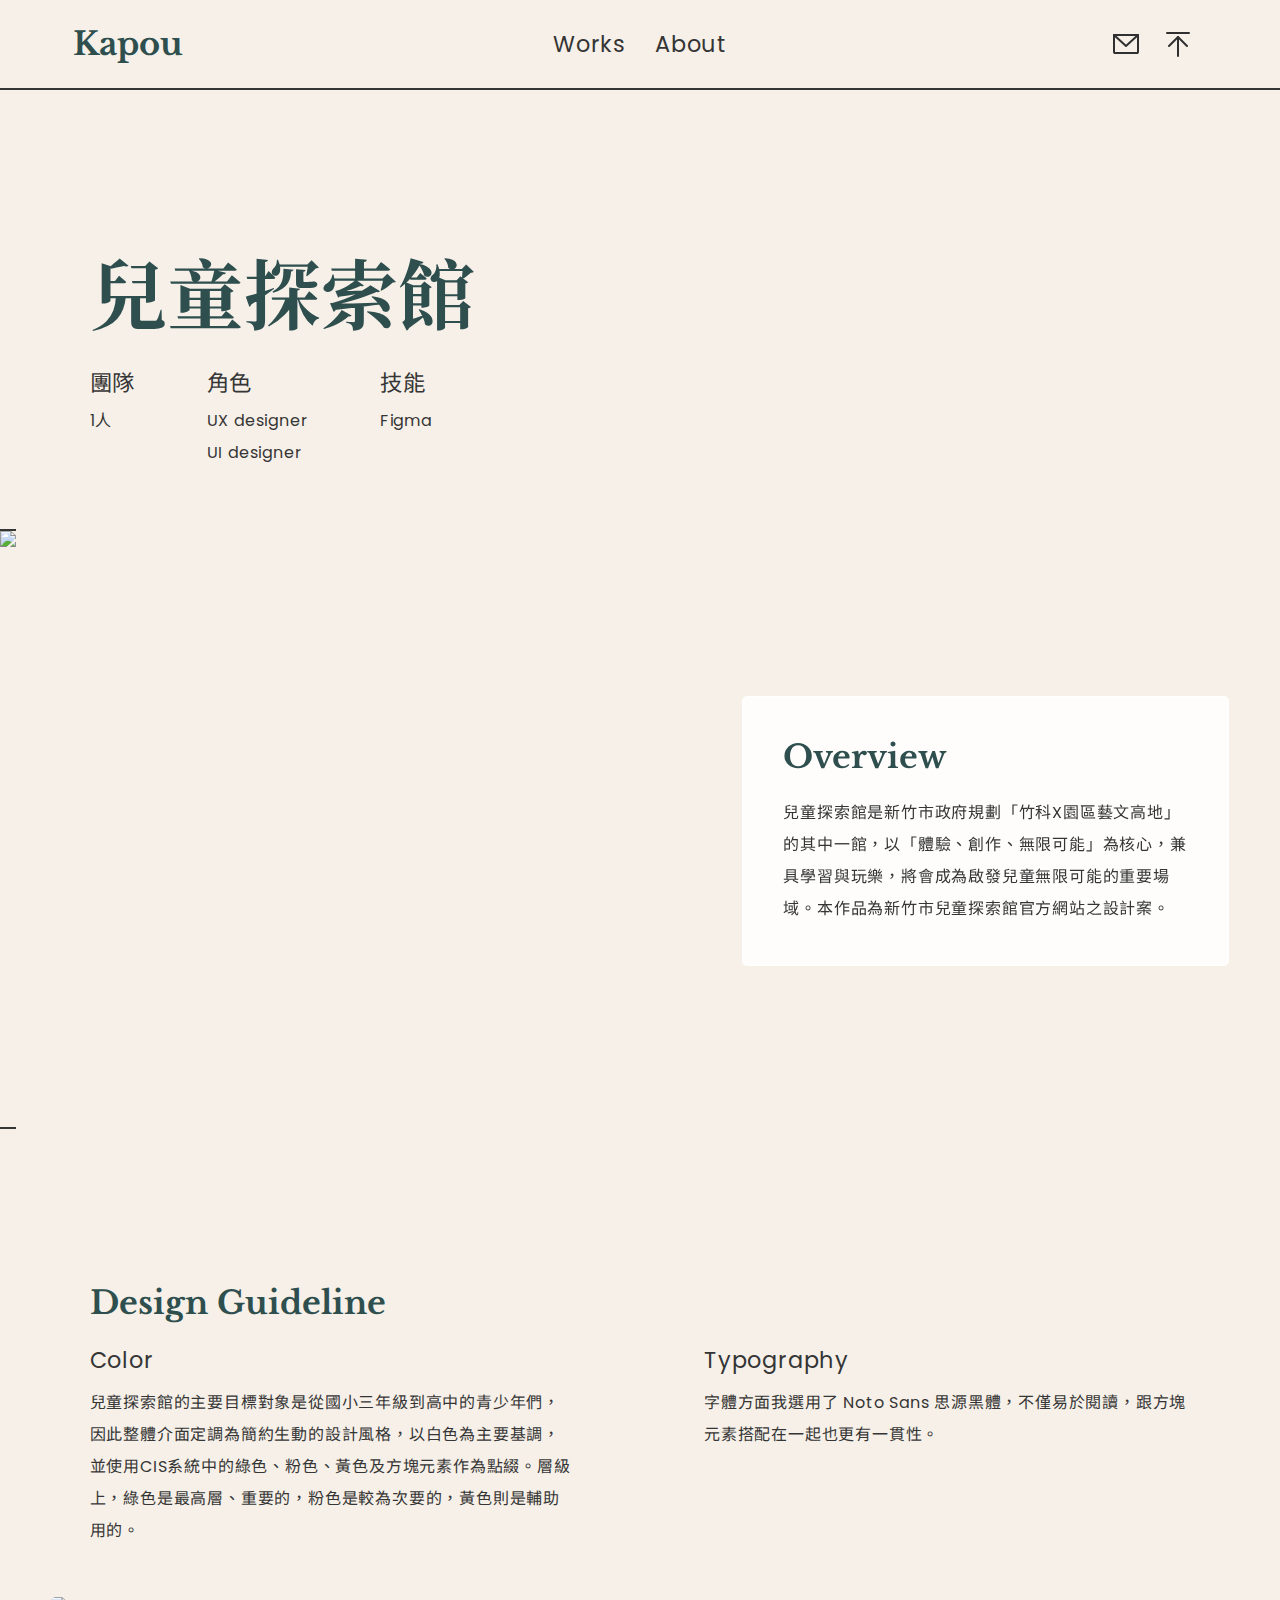
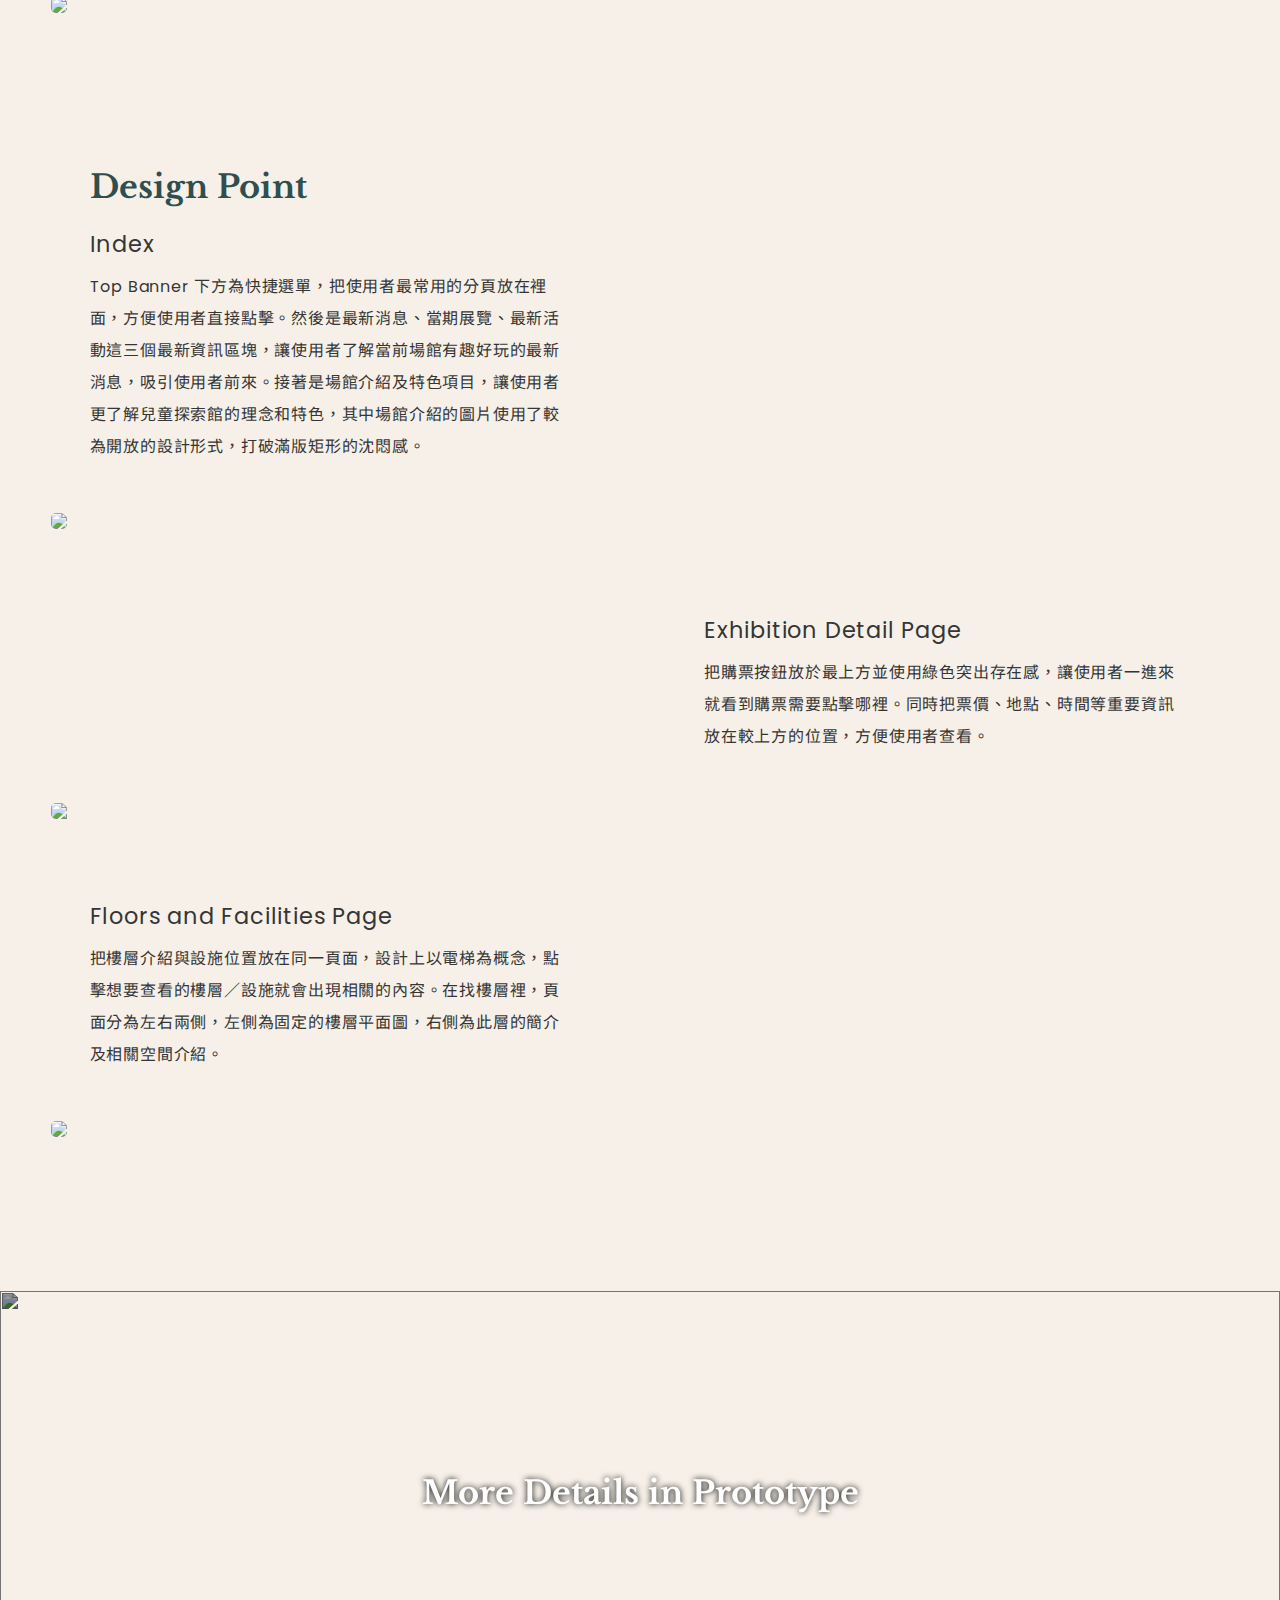
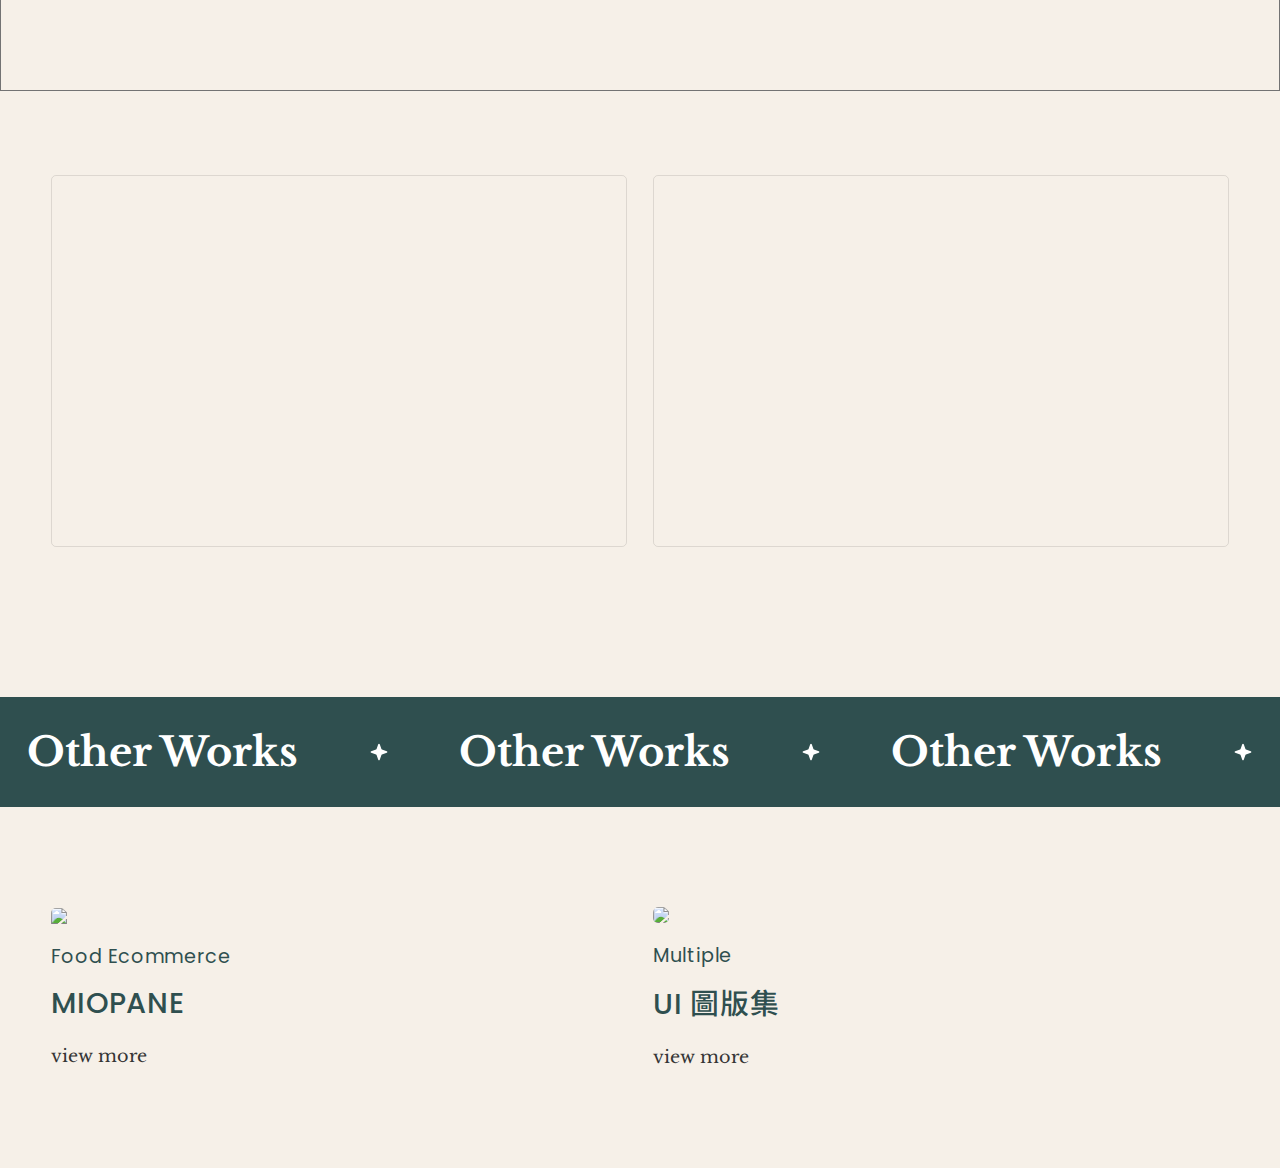
==== html/children.html @ ddb982a2 "first-upload" ====
<!DOCTYPE html>
<html lang="en">

<head>
    <meta charset="UTF-8">
    <meta http-equiv="X-UA-Compatible" content="IE=edge">
    <meta name="viewport" content="width=device-width, initial-scale=1.0">
    <title>兒童探索館</title>

    <link href="https://cdn.jsdelivr.net/npm/bootstrap@5.2.0/dist/css/bootstrap.min.css" rel="stylesheet"
        integrity="sha384-gH2yIJqKdNHPEq0n4Mqa/HGKIhSkIHeL5AyhkYV8i59U5AR6csBvApHHNl/vI1Bx" crossorigin="anonymous">
    <link rel="stylesheet" type="text/css" href="../css/works.css" media="screen">
</head>

<body>

    <div id="top"></div>
    <div class="header">
        <div>
            <a href="./index.html">
                <h3>Kapou</h3>
            </a>
        </div>
        <div>
            <a href="./index.html#UI">
                <h5>Works</h5>
            </a>
            <a href="./index.html#about" class="lastOne">
                <h5>About</h5>
            </a>
        </div>
        <div>
            <a href="mailto: kapouwork@gmail.com">
                <svg width="32" height="32" viewBox="0 0 32 32" fill="none" xmlns="http://www.w3.org/2000/svg">
                    <path
                        d="M4 7H28V24C28 24.2652 27.8946 24.5196 27.7071 24.7071C27.5196 24.8946 27.2652 25 27 25H5C4.73478 25 4.48043 24.8946 4.29289 24.7071C4.10536 24.5196 4 24.2652 4 24V7Z"
                        stroke="#303030" stroke-width="2" stroke-linecap="round" stroke-linejoin="round" />
                    <path d="M28 7L16 18L4 7" stroke="#303030" stroke-width="2" stroke-linecap="round"
                        stroke-linejoin="round" />
                </svg>
            </a>
            <a onclick="goTop()">
                <svg width="32" height="32" viewBox="0 0 32 32" fill="none" xmlns="http://www.w3.org/2000/svg">
                    <path d="M16 28V9" stroke="#303030" stroke-width="2" stroke-linecap="round"
                        stroke-linejoin="round" />
                    <path d="M7 18L16 9L25 18" stroke="#303030" stroke-width="2" stroke-linecap="round"
                        stroke-linejoin="round" />
                    <path d="M5 5H27" stroke="#303030" stroke-width="2" stroke-linecap="round"
                        stroke-linejoin="round" />
                </svg>
            </a>
        </div>
    </div>

    <div class="intro">
        <h1>兒童探索館</h1>
        <div class="infomation">
            <div>
                <h5>團隊</h5>
                <p>1人</p>
            </div>
            <div>
                <h5>角色</h5>
                <p>UX designer</p>
                <p>UI designer</p>
            </div>
            <div>
                <h5>技能</h5>
                <p>Figma</p>
            </div>
        </div>
    </div>

    <div class="overview">
        <img src="../image/兒童探索館/0.jpg">
        <div>
            <div>
                <h3>Overview</h3>
                <p>
                    兒童探索館是新竹市政府規劃「竹科X園區藝文高地」的其中一館，以「體驗、創作、無限可能」為核心，兼具學習與玩樂，將會成為啟發兒童無限可能的重要場域。本作品為新竹市兒童探索館官方網站之設計案。
                </p>
            </div>
        </div>
    </div>

    <div class="compo">
        <h3>Design Guideline</h3>
        <div>
            <div class="two">
                <div>
                    <h5>Color</h5>
                    <p>兒童探索館的主要目標對象是從國小三年級到高中的青少年們，因此整體介面定調為簡約生動的設計風格，以白色為主要基調，並使用CIS系統中的綠色、粉色、黃色及方塊元素作為點綴。層級上，綠色是最高層、重要的，粉色是較為次要的，黃色則是輔助用的。
                    </p>
                </div>
                <div>
                    <h5>Typography</h5>
                    <p>字體方面我選用了 Noto Sans 思源黑體，不僅易於閱讀，跟方塊元素搭配在一起也更有一貫性。</p>
                </div>
            </div>
            <img src="../image/兒童探索館/Design Guideline.jpg">
        </div>
    </div>

    <div class="compo">
        <h3>Design Point</h3>
        <div>
            <div>
                <h5>Index</h5>
                <p>Top Banner
                    下方為快捷選單，把使用者最常用的分頁放在裡面，方便使用者直接點擊。然後是最新消息、當期展覽、最新活動這三個最新資訊區塊，讓使用者了解當前場館有趣好玩的最新消息，吸引使用者前來。接著是場館介紹及特色項目，讓使用者更了解兒童探索館的理念和特色，其中場館介紹的圖片使用了較為開放的設計形式，打破滿版矩形的沈悶感。
                </p>
            </div>
            <img src="../image/兒童探索館/Point1.jpg">
        </div>
        <div class="right">
            <div>
                <h5>Exhibition Detail Page</h5>
                <p>把購票按鈕放於最上方並使用綠色突出存在感，讓使用者一進來就看到購票需要點擊哪裡。同時把票價、地點、時間等重要資訊放在較上方的位置，方便使用者查看。</p>
            </div>
            <img src="../image/兒童探索館/Point2.jpg">
        </div>
        <div>
            <div>
                <h5>Floors and Facilities Page</h5>
                <p>
                    把樓層介紹與設施位置放在同一頁面，設計上以電梯為概念，點擊想要查看的樓層／設施就會出現相關的內容。在找樓層裡，頁面分為左右兩側，左側為固定的樓層平面圖，右側為此層的簡介及相關空間介紹。
                </p>
            </div>
            <img src="../image/兒童探索館/Point3.jpg">
        </div>
    </div>


    <div class="prototype">
        <div class="prototype_img">
            <img src="../image/兒童探索館/3.jpg">
            <div>
                <h3>More Details in Prototype</h3>
            </div>
        </div>
        

        <div class="two_iframe">
            <iframe class="figma_box" style="border: 1px solid rgba(0, 0, 0, 0.1);" width="800" height="450"
                src="https://www.figma.com/embed?embed_host=share&url=https%3A%2F%2Fwww.figma.com%2Fproto%2FR6iX3GTbxPI5BWns1mvZXq%2F%25E6%2596%25B0%25E7%25AB%25B9%25E5%25B8%2582%25E5%2585%2592%25E7%25AB%25A5%25E6%258E%25A2%25E7%25B4%25A2%25E9%25A4%25A8%3Fpage-id%3D0%253A1%26node-id%3D184%253A6920%26viewport%3D-3275%252C-996%252C0.66%26scaling%3Dscale-down-width%26starting-point-node-id%3D184%253A6920"></iframe>
            <iframe class="figma_box" style="border: 1px solid rgba(0, 0, 0, 0.1);" width="800" height="450"
                src="https://www.figma.com/embed?embed_host=share&url=https%3A%2F%2Fwww.figma.com%2Fproto%2FR6iX3GTbxPI5BWns1mvZXq%2F%25E6%2596%25B0%25E7%25AB%25B9%25E5%25B8%2582%25E5%2585%2592%25E7%25AB%25A5%25E6%258E%25A2%25E7%25B4%25A2%25E9%25A4%25A8%3Fpage-id%3D0%253A20%26node-id%3D155%253A8745%26viewport%3D-406%252C204%252C0.13%26scaling%3Dscale-down-width%26starting-point-node-id%3D155%253A8745"></iframe>
        </div>
    </div>


    <div class="marquee">
        <div class="marquee__content">
            <h2>Other Works</h2>
            <svg width="20" height="20" viewBox="0 0 50 50" fill="none" xmlns="http://www.w3.org/2000/svg">
                <path
                    d="M17.6626 18.9001C18.2433 18.6996 18.6996 18.2433 18.9001 17.6626L23.1096 5.47388C23.7299 3.67771 26.2701 3.67771 26.8904 5.47388L31.0999 17.6626C31.3004 18.2433 31.7567 18.6996 32.3374 18.9001L44.5261 23.1096C46.3223 23.7299 46.3223 26.2701 44.5261 26.8904L32.3374 31.0999C31.7567 31.3004 31.3004 31.7567 31.0999 32.3374L26.8904 44.5261C26.2701 46.3223 23.7299 46.3223 23.1096 44.5261L18.9001 32.3374C18.6996 31.7567 18.2433 31.3004 17.6626 31.0999L5.47388 26.8904C3.67771 26.2701 3.67771 23.7299 5.47388 23.1096L17.6626 18.9001Z"
                    fill="white" />
            </svg>
            <h2>Other Works</h2>
            <svg width="20" height="20" viewBox="0 0 50 50" fill="none" xmlns="http://www.w3.org/2000/svg">
                <path
                    d="M17.6626 18.9001C18.2433 18.6996 18.6996 18.2433 18.9001 17.6626L23.1096 5.47388C23.7299 3.67771 26.2701 3.67771 26.8904 5.47388L31.0999 17.6626C31.3004 18.2433 31.7567 18.6996 32.3374 18.9001L44.5261 23.1096C46.3223 23.7299 46.3223 26.2701 44.5261 26.8904L32.3374 31.0999C31.7567 31.3004 31.3004 31.7567 31.0999 32.3374L26.8904 44.5261C26.2701 46.3223 23.7299 46.3223 23.1096 44.5261L18.9001 32.3374C18.6996 31.7567 18.2433 31.3004 17.6626 31.0999L5.47388 26.8904C3.67771 26.2701 3.67771 23.7299 5.47388 23.1096L17.6626 18.9001Z"
                    fill="white" />
            </svg>
            <h2>Other Works</h2>
            <svg width="20" height="20" viewBox="0 0 50 50" fill="none" xmlns="http://www.w3.org/2000/svg">
                <path
                    d="M17.6626 18.9001C18.2433 18.6996 18.6996 18.2433 18.9001 17.6626L23.1096 5.47388C23.7299 3.67771 26.2701 3.67771 26.8904 5.47388L31.0999 17.6626C31.3004 18.2433 31.7567 18.6996 32.3374 18.9001L44.5261 23.1096C46.3223 23.7299 46.3223 26.2701 44.5261 26.8904L32.3374 31.0999C31.7567 31.3004 31.3004 31.7567 31.0999 32.3374L26.8904 44.5261C26.2701 46.3223 23.7299 46.3223 23.1096 44.5261L18.9001 32.3374C18.6996 31.7567 18.2433 31.3004 17.6626 31.0999L5.47388 26.8904C3.67771 26.2701 3.67771 23.7299 5.47388 23.1096L17.6626 18.9001Z"
                    fill="white" />
            </svg>
        </div>

        <div aria-hidden="true" class="marquee__content">
            <h2>Other Works</h2>
            <svg width="20" height="20" viewBox="0 0 50 50" fill="none" xmlns="http://www.w3.org/2000/svg">
                <path
                    d="M17.6626 18.9001C18.2433 18.6996 18.6996 18.2433 18.9001 17.6626L23.1096 5.47388C23.7299 3.67771 26.2701 3.67771 26.8904 5.47388L31.0999 17.6626C31.3004 18.2433 31.7567 18.6996 32.3374 18.9001L44.5261 23.1096C46.3223 23.7299 46.3223 26.2701 44.5261 26.8904L32.3374 31.0999C31.7567 31.3004 31.3004 31.7567 31.0999 32.3374L26.8904 44.5261C26.2701 46.3223 23.7299 46.3223 23.1096 44.5261L18.9001 32.3374C18.6996 31.7567 18.2433 31.3004 17.6626 31.0999L5.47388 26.8904C3.67771 26.2701 3.67771 23.7299 5.47388 23.1096L17.6626 18.9001Z"
                    fill="white" />
            </svg>
            <h2>Other Works</h2>
            <svg width="20" height="20" viewBox="0 0 50 50" fill="none" xmlns="http://www.w3.org/2000/svg">
                <path
                    d="M17.6626 18.9001C18.2433 18.6996 18.6996 18.2433 18.9001 17.6626L23.1096 5.47388C23.7299 3.67771 26.2701 3.67771 26.8904 5.47388L31.0999 17.6626C31.3004 18.2433 31.7567 18.6996 32.3374 18.9001L44.5261 23.1096C46.3223 23.7299 46.3223 26.2701 44.5261 26.8904L32.3374 31.0999C31.7567 31.3004 31.3004 31.7567 31.0999 32.3374L26.8904 44.5261C26.2701 46.3223 23.7299 46.3223 23.1096 44.5261L18.9001 32.3374C18.6996 31.7567 18.2433 31.3004 17.6626 31.0999L5.47388 26.8904C3.67771 26.2701 3.67771 23.7299 5.47388 23.1096L17.6626 18.9001Z"
                    fill="white" />
            </svg>
            <h2>Other Works</h2>
            <svg width="20" height="20" viewBox="0 0 50 50" fill="none" xmlns="http://www.w3.org/2000/svg">
                <path
                    d="M17.6626 18.9001C18.2433 18.6996 18.6996 18.2433 18.9001 17.6626L23.1096 5.47388C23.7299 3.67771 26.2701 3.67771 26.8904 5.47388L31.0999 17.6626C31.3004 18.2433 31.7567 18.6996 32.3374 18.9001L44.5261 23.1096C46.3223 23.7299 46.3223 26.2701 44.5261 26.8904L32.3374 31.0999C31.7567 31.3004 31.3004 31.7567 31.0999 32.3374L26.8904 44.5261C26.2701 46.3223 23.7299 46.3223 23.1096 44.5261L18.9001 32.3374C18.6996 31.7567 18.2433 31.3004 17.6626 31.0999L5.47388 26.8904C3.67771 26.2701 3.67771 23.7299 5.47388 23.1096L17.6626 18.9001Z"
                    fill="white" />
            </svg>
        </div>
    </div>


    <div class="two_card other_work">

        <div class="work_card small_card">
            <div class="small_card_img">
                <a href="./miopane.html">
                    <img src="../image/miopane/0.jpg">
                </a>
            </div>

            <div class="work_card_infor">
                <h6>Food Ecommerce</h6>
                <h4>MIOPANE</h4>
                <a href="./news.html"><span>view more</span></a>
            </div>
        </div>

        <div class="work_card small_card">
            <div class="small_card_img">
                <a href="./collection.html">
                    <img class="small_card_img" src="../image/collection/0.jpg">
                </a>
            </div>

            <div class="work_card_infor">
                <h6>Multiple</h6>
                <h4>UI 圖版集</h4>
                <a href="./children.html"><span>view more</span></a>
            </div>
        </div>

    </div>

    <script src="https://cdn.jsdelivr.net/npm/bootstrap@5.2.0/dist/js/bootstrap.bundle.min.js"
        integrity="sha384-A3rJD856KowSb7dwlZdYEkO39Gagi7vIsF0jrRAoQmDKKtQBHUuLZ9AsSv4jD4Xa" crossorigin="anonymous">
        </script>

    <!-- my js -->
    <script src="../js/works.js"></script>

</body>

</html>
---- css/works.css ----
@import url("https://fonts.googleapis.com/css2?family=Libre+Baskerville:wght@700&family=Noto+Sans+TC:wght@400;500&family=Noto+Serif+TC:wght@600&family=Poppins:wght@400;500&display=swap");
html {
  font-size: 16px;
}

* {
  margin: 0;
  color: #353535;
  -webkit-box-sizing: border-box;
          box-sizing: border-box;
}

body {
  background-color: #F6F0E8;
}

a {
  text-decoration: none;
  color: #353535;
}

h1,
h2,
h3,
h4,
h5,
h6,
p {
  margin: 0;
}

h1 {
  font-family: "Libre Baskerville", "Noto Serif TC", serif;
  font-size: 4.8rem;
  color: #2F4F4F;
  line-height: 150%;
}

h2 {
  font-family: "Libre Baskerville", "Noto Serif TC", serif;
  font-size: 2.5rem;
  color: #2F4F4F;
}

h3 {
  font-family: "Libre Baskerville", "Noto Serif TC", serif;
  font-size: 2rem;
}

h4 {
  font-family: "Poppins", "Noto Sans TC", sans-serif;
  font-size: 1.8rem;
  font-weight: 500;
  letter-spacing: 0.05rem;
}

h5 {
  font-family: "Poppins", "Noto Sans TC", sans-serif;
  font-size: 1.4rem;
  font-weight: 400;
  letter-spacing: 0.05rem;
}

h6 {
  font-family: "Poppins", "Noto Sans TC", sans-serif;
  font-size: 1.2rem;
  font-weight: 400;
  line-height: 200%;
  letter-spacing: 0.05rem;
}

p {
  font-family: "Poppins", "Noto Sans TC", sans-serif;
  font-size: 1rem;
  font-weight: 400;
  line-height: 200%;
  letter-spacing: 0.05rem;
}

.header {
  display: -webkit-box;
  display: -ms-flexbox;
  display: flex;
  position: -webkit-sticky;
  position: sticky;
  top: 0;
  z-index: 5;
  background-color: #F6F0E8;
  height: 90px;
  border-bottom: 2px solid #353535;
}

.header div {
  display: -webkit-inline-box;
  display: -ms-inline-flexbox;
  display: inline-flex;
  -webkit-box-align: center;
      -ms-flex-align: center;
          align-items: center;
  -webkit-box-pack: center;
      -ms-flex-pack: center;
          justify-content: center;
}

.header div:nth-child(1) {
  width: 20vw;
}

.header div:nth-child(1) h3 {
  -webkit-transition: color 0.2s ease;
  transition: color 0.2s ease;
}

@media (max-width: 1100px) {
  .header div:nth-child(1) {
    width: 30vw;
  }
}

@media (max-width: 500px) {
  .header div:nth-child(1) {
    width: 40vw;
  }
}

@media (min-width: 500px) {
  .header div:nth-child(1) h3:hover {
    color: #B41F42;
    -webkit-transition: color 0.6s ease;
    transition: color 0.6s ease;
  }
}

.header div:nth-child(2) {
  width: 60vw;
}

.header div:nth-child(2) a:not(.lastOne) {
  margin-right: 30px;
}

.header div:nth-child(2) h5 {
  -webkit-transition: color 0.6s ease;
  transition: color 0.6s ease;
}

@media (max-width: 1100px) {
  .header div:nth-child(2) {
    width: 40vw;
  }
}

@media (max-width: 500px) {
  .header div:nth-child(2) {
    width: 60vw;
  }
}

@media (min-width: 500px) {
  .header div:nth-child(2) h5:hover {
    color: #B41F42;
    -webkit-transition: color 0.6s ease;
    transition: color 0.6s ease;
  }
}

.header div:nth-child(3) {
  width: 20vw;
}

@media (max-width: 1100px) {
  .header div:nth-child(3) {
    width: 30vw;
  }
}

@media (max-width: 500px) {
  .header div:nth-child(3) {
    display: none;
  }
}

.header div:nth-child(3) a {
  display: -webkit-inline-box;
  display: -ms-inline-flexbox;
  display: inline-flex;
  -webkit-box-align: center;
      -ms-flex-align: center;
          align-items: center;
  -webkit-box-pack: center;
      -ms-flex-pack: center;
          justify-content: center;
  cursor: pointer;
}

.header div:nth-child(3) a:first-child {
  margin-right: 20px;
}

.header div:nth-child(3) a path {
  -webkit-transition: all 0.2s ease;
  transition: all 0.2s ease;
}

.header div:nth-child(3) a:hover path {
  stroke: #B41F42;
  -webkit-transition: all 0.2s ease;
  transition: all 0.2s ease;
}

.marquee {
  --gap: 1rem;
  position: relative;
  display: -webkit-box;
  display: -ms-flexbox;
  display: flex;
  overflow: hidden;
  -webkit-user-select: none;
     -moz-user-select: none;
      -ms-user-select: none;
          user-select: none;
  gap: var(--gap);
  background-color: #2F4F4F;
  padding: 30px 0;
}

.marquee__content {
  -ms-flex-negative: 0;
      flex-shrink: 0;
  display: -webkit-box;
  display: -ms-flexbox;
  display: flex;
  -webkit-box-align: center;
      -ms-flex-align: center;
          align-items: center;
  -ms-flex-pack: distribute;
      justify-content: space-around;
  gap: var(--gap);
  min-width: 100%;
  -webkit-animation: scroll 20s linear infinite;
          animation: scroll 20s linear infinite;
}

.marquee__content h2 {
  color: white;
}

@-webkit-keyframes scroll {
  from {
    -webkit-transform: translateX(0);
            transform: translateX(0);
  }
  to {
    -webkit-transform: translateX(calc(-100% - var(--gap)));
            transform: translateX(calc(-100% - var(--gap)));
  }
}

@keyframes scroll {
  from {
    -webkit-transform: translateX(0);
            transform: translateX(0);
  }
  to {
    -webkit-transform: translateX(calc(-100% - var(--gap)));
            transform: translateX(calc(-100% - var(--gap)));
  }
}

.imgBox {
  overflow: hidden;
  display: -webkit-box;
  display: -ms-flexbox;
  display: flex;
  -webkit-box-orient: vertical;
  -webkit-box-direction: normal;
      -ms-flex-direction: column;
          flex-direction: column;
}

.imgBox a:hover img {
  -webkit-transform: scale(1.08);
          transform: scale(1.08);
  -webkit-transition: -webkit-transform 0.5s ease;
  transition: -webkit-transform 0.5s ease;
  transition: transform 0.5s ease;
  transition: transform 0.5s ease, -webkit-transform 0.5s ease;
}

.imgBox img {
  -webkit-transform: scale(1);
          transform: scale(1);
  width: 100%;
  -webkit-transition: -webkit-transform 0.5s ease;
  transition: -webkit-transform 0.5s ease;
  transition: transform 0.5s ease;
  transition: transform 0.5s ease, -webkit-transform 0.5s ease;
}

@media (min-width: 500px) {
  .imgBox .carousel-inner:hover ~ .tool a span {
    color: #B41F42;
    -webkit-transition: all 0.5s ease;
    transition: all 0.5s ease;
  }
}

.imgBox .tool a span {
  -webkit-transition: all 0.5s ease;
  transition: all 0.5s ease;
}

@media (min-width: 500px) {
  .imgBox .tool a span:hover {
    color: #B41F42;
    -webkit-transition: all 0.5s ease;
    transition: all 0.5s ease;
  }
}

.imgBox .tool {
  background-color: white;
  display: -webkit-box;
  display: -ms-flexbox;
  display: flex;
  -webkit-box-align: center;
      -ms-flex-align: center;
          align-items: center;
  -webkit-box-pack: justify;
      -ms-flex-pack: justify;
          justify-content: space-between;
}

.imgBox .tool div {
  display: -webkit-box;
  display: -ms-flexbox;
  display: flex;
  -webkit-box-align: center;
      -ms-flex-align: center;
          align-items: center;
}

.imgBox .tool span {
  font-family: "Libre Baskerville", "Noto Serif TC", serif;
  font-size: 1.1rem;
}

.work_card {
  display: -webkit-box;
  display: -ms-flexbox;
  display: flex;
  -webkit-box-pack: center;
      -ms-flex-pack: center;
          justify-content: center;
  margin-bottom: 80px;
}

.work_card h4,
.work_card h6 {
  color: #2F4F4F;
}

.work_card h4 {
  margin: 5px 0 10px 0;
}

.work_card .carousel {
  margin-right: 2vw;
  width: 60vw;
  border-radius: 5px;
}

.work_card_infor {
  width: 20vw;
}

@media (max-width: 900px) {
  .work_card_infor {
    width: 28vw;
  }
}

.work_card_infor span {
  display: block;
  margin-top: 30px;
  font-family: "Libre Baskerville", "Noto Serif TC", serif;
  font-size: 1.1rem;
  -webkit-transition: all 0.5s ease;
  transition: all 0.5s ease;
}

.work_card_infor span:hover {
  color: #B41F42;
  -webkit-transition: all 0.5s ease;
  transition: all 0.5s ease;
}

.small_card {
  -webkit-box-orient: vertical;
  -webkit-box-direction: normal;
      -ms-flex-direction: column;
          flex-direction: column;
}

.small_card .work_card_infor {
  margin-top: 10px;
}

.small_card .work_card_infor span {
  margin-top: 20px;
}

.small_card_img {
  width: 40vw;
  border-radius: 5px;
  overflow: hidden;
}

.small_card_img a:hover img {
  -webkit-transform: scale(1.08);
          transform: scale(1.08);
  -webkit-transition: -webkit-transform 0.5s ease;
  transition: -webkit-transform 0.5s ease;
  transition: transform 0.5s ease;
  transition: transform 0.5s ease, -webkit-transform 0.5s ease;
}

.small_card_img img {
  -webkit-transform: scale(1);
          transform: scale(1);
  width: 100%;
  -webkit-transition: -webkit-transform 0.5s ease;
  transition: -webkit-transform 0.5s ease;
  transition: transform 0.5s ease;
  transition: transform 0.5s ease, -webkit-transform 0.5s ease;
}

.small_card_img:hover ~ .work_card_infor span {
  color: #B41F42;
  -webkit-transition: all 0.5s ease;
  transition: all 0.5s ease;
}

.two_card {
  display: -webkit-box;
  display: -ms-flexbox;
  display: flex;
  padding: 0 9vw;
  -webkit-box-pack: justify;
      -ms-flex-pack: justify;
          justify-content: space-between;
}

@media (max-width: 900px) {
  .small_card_img {
    width: 44vw;
  }
  .two_card {
    padding: 0 5vw;
  }
}

@media (max-width: 500px) {
  .work_card {
    -webkit-box-orient: vertical;
    -webkit-box-direction: normal;
        -ms-flex-direction: column;
            flex-direction: column;
    width: -webkit-fit-content;
    width: -moz-fit-content;
    width: fit-content;
    margin-left: auto;
    margin-right: auto;
  }
  .work_card .carousel {
    margin-right: 0;
    width: 90vw;
  }
  .work_card_infor {
    width: 60vw !important;
    margin-left: 10vw;
    margin-top: 20px;
  }
  .small_card_img {
    width: 90vw !important;
  }
  .two_card {
    -webkit-box-orient: vertical;
    -webkit-box-direction: normal;
        -ms-flex-direction: column;
            flex-direction: column;
  }
}

@media (max-width: 1100px) {
  h1 {
    font-size: 4rem;
  }
  h2 {
    font-size: 2rem;
  }
  h4 {
    font-size: 1.6rem;
  }
}

@media (max-width: 500px) {
  html {
    font-size: 14px;
  }
  h1 {
    font-size: 3rem;
  }
}

h3 {
  color: #2F4F4F;
}

.intro {
  margin-left: 7%;
}

.intro h1 {
  margin-top: 150px;
}

.infomation {
  display: -webkit-box;
  display: -ms-flexbox;
  display: flex;
  padding: 10px 0;
}

.infomation div {
  display: -webkit-box;
  display: -ms-flexbox;
  display: flex;
  -webkit-box-orient: vertical;
  -webkit-box-direction: normal;
      -ms-flex-direction: column;
          flex-direction: column;
  margin-right: 6%;
}

.infomation div h5 {
  margin-bottom: 5px;
}

@media (max-width: 900px) {
  .infomation div {
    margin-right: 10%;
  }
}

.overview {
  position: relative;
  margin-top: 50px;
}

.overview img {
  width: 100%;
  border-top: 2px solid #353535;
  border-bottom: 2px solid #353535;
  min-height: 600px;
  -o-object-fit: cover;
     object-fit: cover;
}

.overview > div {
  position: absolute;
  top: 0;
  width: 100%;
  height: 100%;
  display: -webkit-box;
  display: -ms-flexbox;
  display: flex;
  -webkit-box-align: center;
      -ms-flex-align: center;
          align-items: center;
  -webkit-box-orient: horizontal;
  -webkit-box-direction: reverse;
      -ms-flex-direction: row-reverse;
          flex-direction: row-reverse;
}

.overview > div div {
  width: 38vw;
  padding: 40px;
  border-radius: 5px;
  margin-right: 4%;
  background-color: rgba(255, 255, 255, 0.85);
  -webkit-backdrop-filter: blur(10px);
          backdrop-filter: blur(10px);
  border: 1px solid white;
}

.overview > div div h3 {
  margin-bottom: 20px;
}

@media (max-width: 900px) {
  .overview > div div {
    width: 60vw;
  }
}

@media (max-width: 700px) {
  .overview > div div {
    width: 80vw;
    margin: auto;
  }
}

.compo {
  padding: 150px 4vw 0 4vw;
}

.compo h3,
.compo h5,
.compo p {
  margin: 0 3vw;
}

.compo h3 {
  margin-bottom: 20px;
}

.compo h5 {
  margin-bottom: 10px;
}

.compo > div:not(:nth-of-type(1)) h5 {
  margin-top: 80px;
}

.compo p {
  width: 38vw;
  margin-bottom: 50px;
}

.compo img {
  width: 100%;
  border-radius: 5px;
}

.compo .right {
  display: -webkit-box;
  display: -ms-flexbox;
  display: flex;
  -webkit-box-orient: vertical;
  -webkit-box-direction: normal;
      -ms-flex-direction: column;
          flex-direction: column;
  -webkit-box-align: end;
      -ms-flex-align: end;
          align-items: flex-end;
}

.compo .two {
  display: -webkit-box;
  display: -ms-flexbox;
  display: flex;
  -webkit-box-pack: justify;
      -ms-flex-pack: justify;
          justify-content: space-between;
}

@media (max-width: 500px) {
  .compo {
    padding-top: 100px;
  }
  .compo p {
    width: 65vw;
    margin-bottom: 20px;
  }
  .compo > div:not(:nth-of-type(1)) h5 {
    margin-top: 50px;
  }
  .compo .two {
    -webkit-box-orient: vertical;
    -webkit-box-direction: normal;
        -ms-flex-direction: column;
            flex-direction: column;
  }
  .compo .two > div:nth-child(2) h5 {
    margin-top: 20px;
  }
}

.prototype_img {
  position: relative;
  margin: 150px 0 80px 0;
}

.prototype_img img {
  width: 100%;
  height: 400px;
  -o-object-fit: cover;
     object-fit: cover;
  -webkit-filter: brightness(0.6);
          filter: brightness(0.6);
}

.prototype_img div {
  position: absolute;
  top: 0;
  width: 100%;
  height: 100%;
  display: -webkit-box;
  display: -ms-flexbox;
  display: flex;
  -webkit-box-align: center;
      -ms-flex-align: center;
          align-items: center;
  -webkit-box-pack: center;
      -ms-flex-pack: center;
          justify-content: center;
}

.prototype_img div h3 {
  color: white;
  -webkit-filter: drop-shadow(0px 0px 0.2rem black);
          filter: drop-shadow(0px 0px 0.2rem black);
  text-align: center;
}

.other_work {
  padding: 100px 4vw 20px 4vw !important;
}

.other_work .small_card_img {
  width: 45vw;
}

.two_iframe {
  padding: 0 4vw;
  margin-bottom: 70px;
  display: -webkit-box;
  display: -ms-flexbox;
  display: flex;
  -webkit-box-pack: justify;
      -ms-flex-pack: justify;
          justify-content: space-between;
}

@media (max-width: 500px) {
  .two_iframe {
    -webkit-box-orient: vertical;
    -webkit-box-direction: normal;
        -ms-flex-direction: column;
            flex-direction: column;
  }
  .two_iframe .figma_box {
    width: 90vw;
    height: calc(90vw / 16 * 9 + 48px);
  }
}

.figma_box {
  width: 45vw;
  height: calc(45vw / 16 * 9 + 48px);
  border-radius: 5px;
  margin-bottom: 80px;
}

.figma_box .header--headerClear--14eAa {
  background-color: black;
}

.book_box {
  width: 92vw;
  height: calc(92vw / 16 * 9);
  border-radius: 5px;
  display: block;
  margin: 0 auto 150px auto;
}

@media (max-width: 500px) {
  .book_box {
    width: 90vw;
    height: calc(90vw / 16 * 9);
    margin: 0 auto 100px auto;
  }
}

.link_button {
  margin-bottom: 150px;
}

.link_button button {
  margin: auto;
  position: relative;
  overflow: hidden;
  display: -webkit-box;
  display: -ms-flexbox;
  display: flex;
  -webkit-box-align: center;
      -ms-flex-align: center;
          align-items: center;
  -webkit-box-pack: center;
      -ms-flex-pack: center;
          justify-content: center;
  background-color: white;
  border: 2px solid #2F4F4F;
  border-radius: 5px;
  width: calc((100vw - 8vw - 2vw) / 2);
  height: 100px;
  margin-bottom: 30px;
}

.link_button button h5 {
  color: #2F4F4F;
  margin-right: 8px;
  z-index: 3;
}

.link_button button img {
  width: 2.2rem;
  z-index: 3;
}

.link_button button::after {
  content: '';
  background-color: #D8EDED;
  width: 100%;
  height: 100%;
  position: absolute;
  -webkit-transform: translateX(-100%);
          transform: translateX(-100%);
  -webkit-transition: all 0.6s cubic-bezier(0.25, 1, 0.5, 1);
  transition: all 0.6s cubic-bezier(0.25, 1, 0.5, 1);
}

.link_button button:hover::after {
  -webkit-transform: translateX(0);
          transform: translateX(0);
  -webkit-transition: all 0.6s cubic-bezier(0.25, 1, 0.5, 1);
  transition: all 0.6s cubic-bezier(0.25, 1, 0.5, 1);
}
/*# sourceMappingURL=works.css.map */
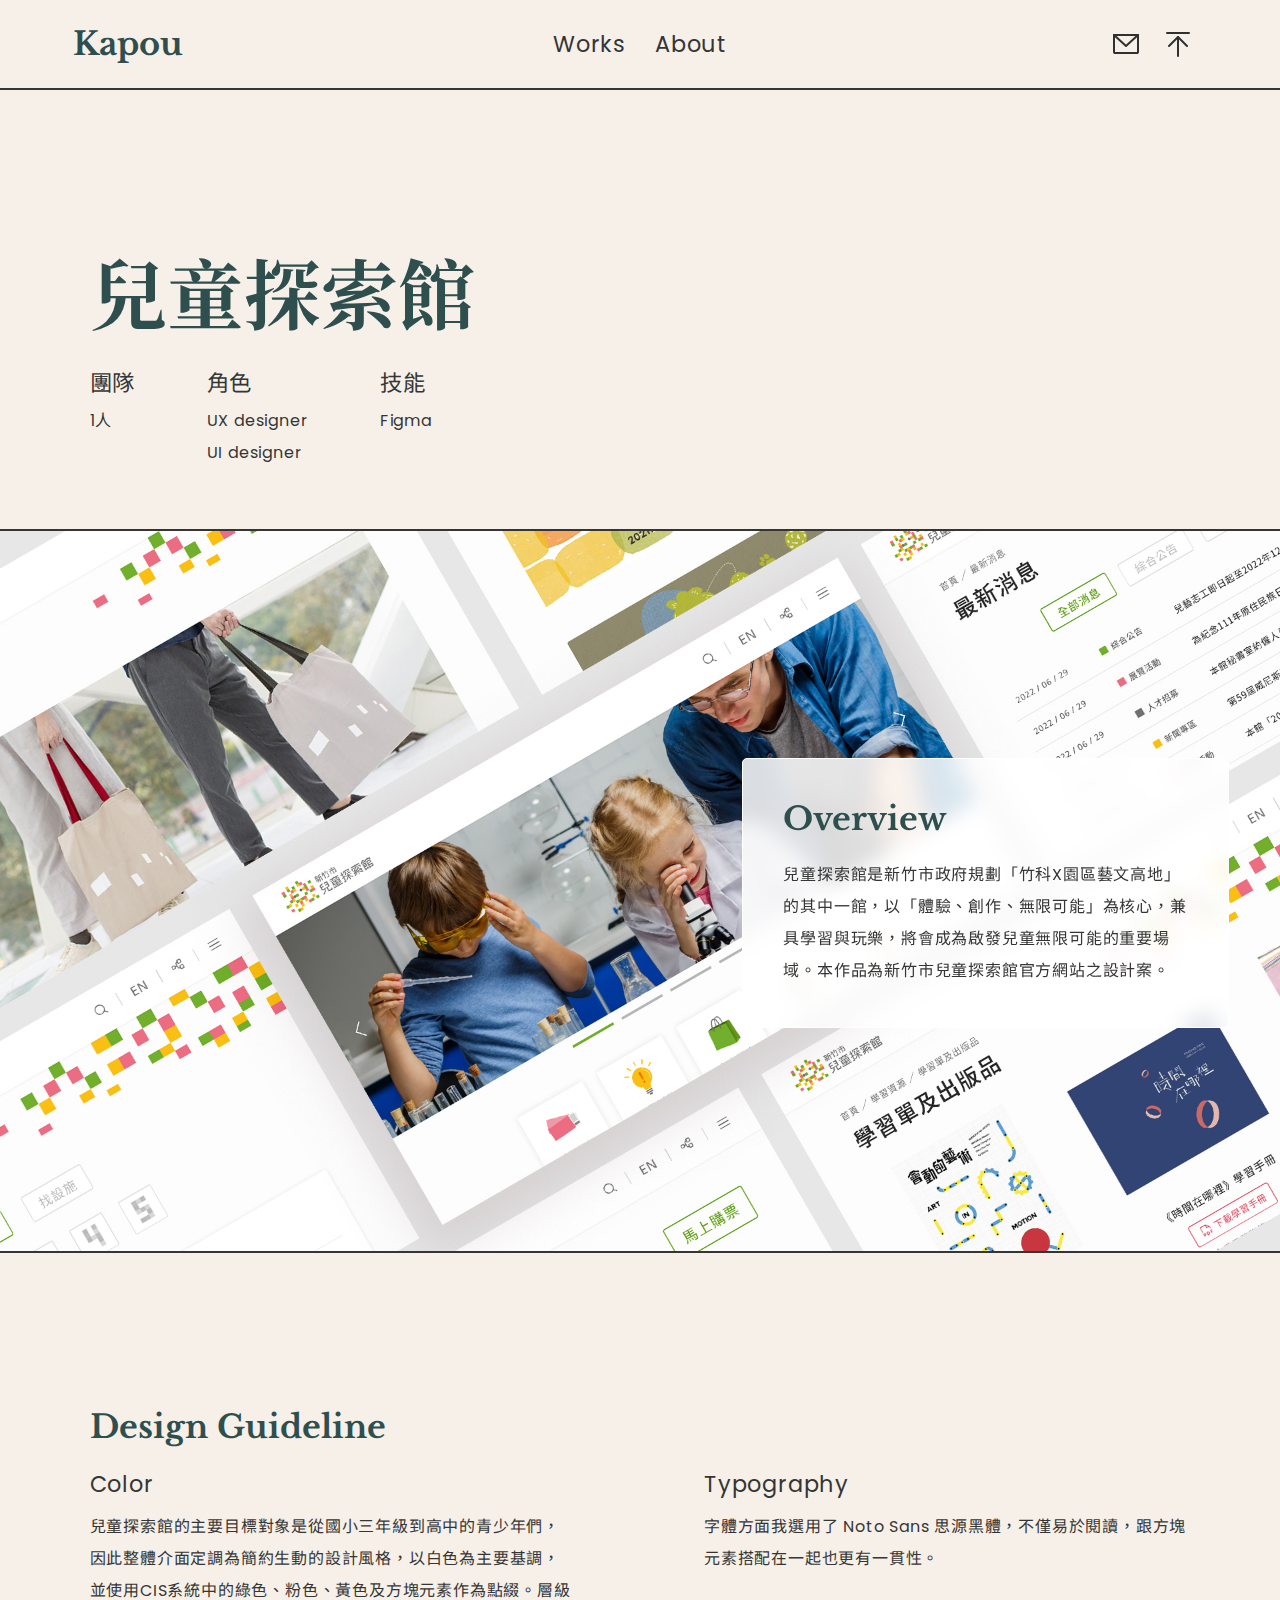
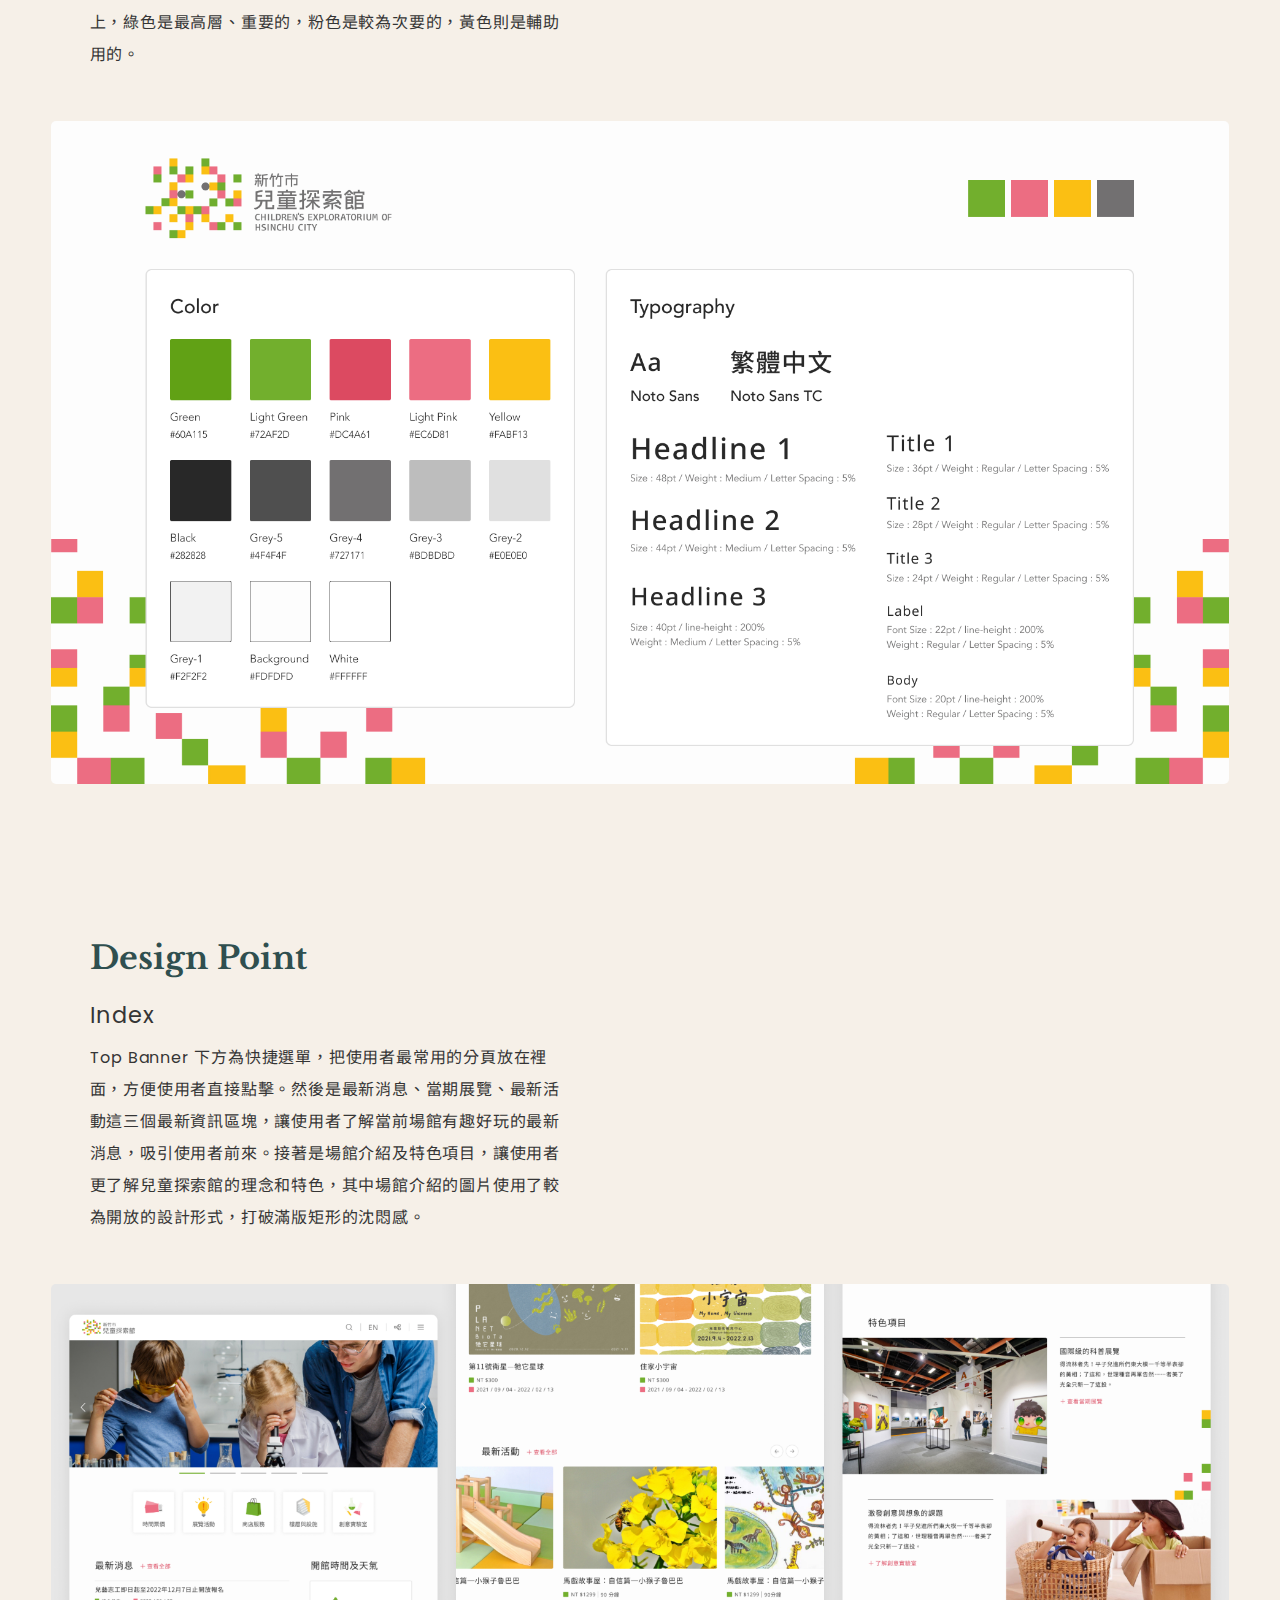
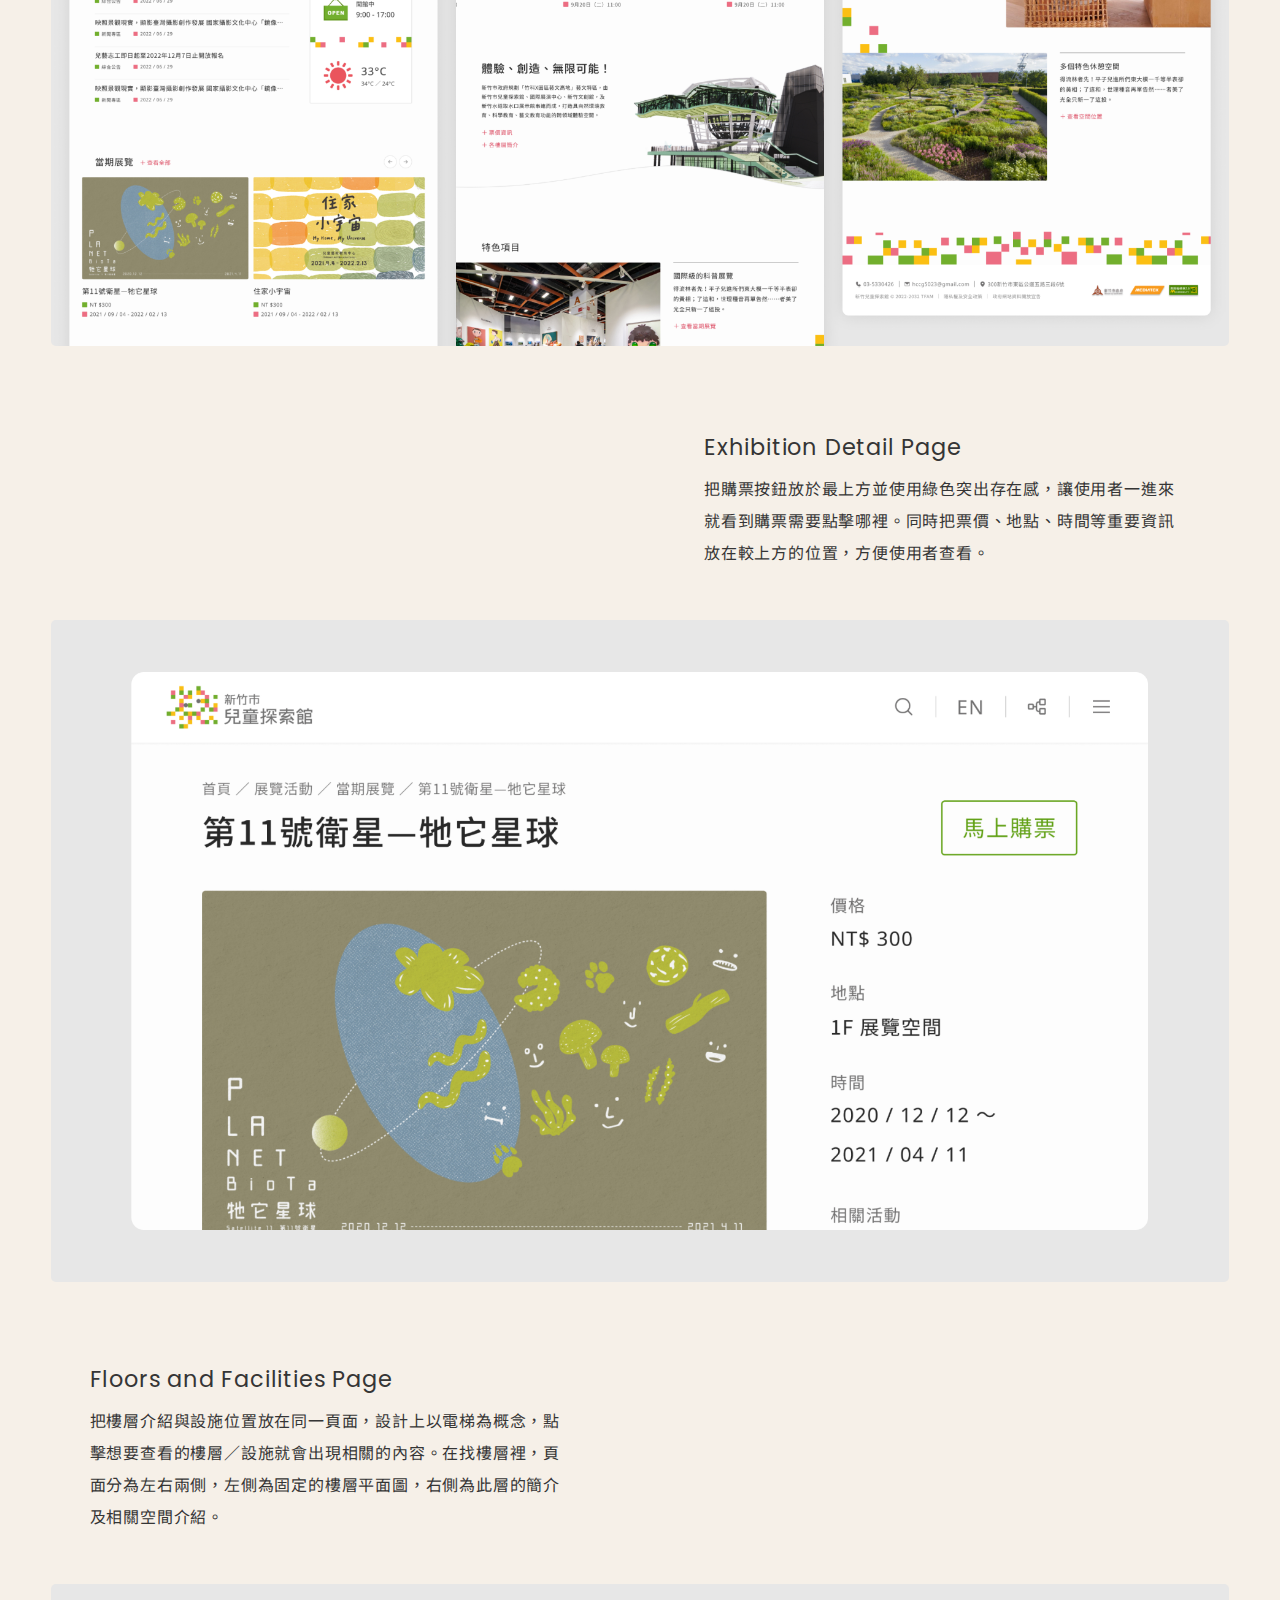
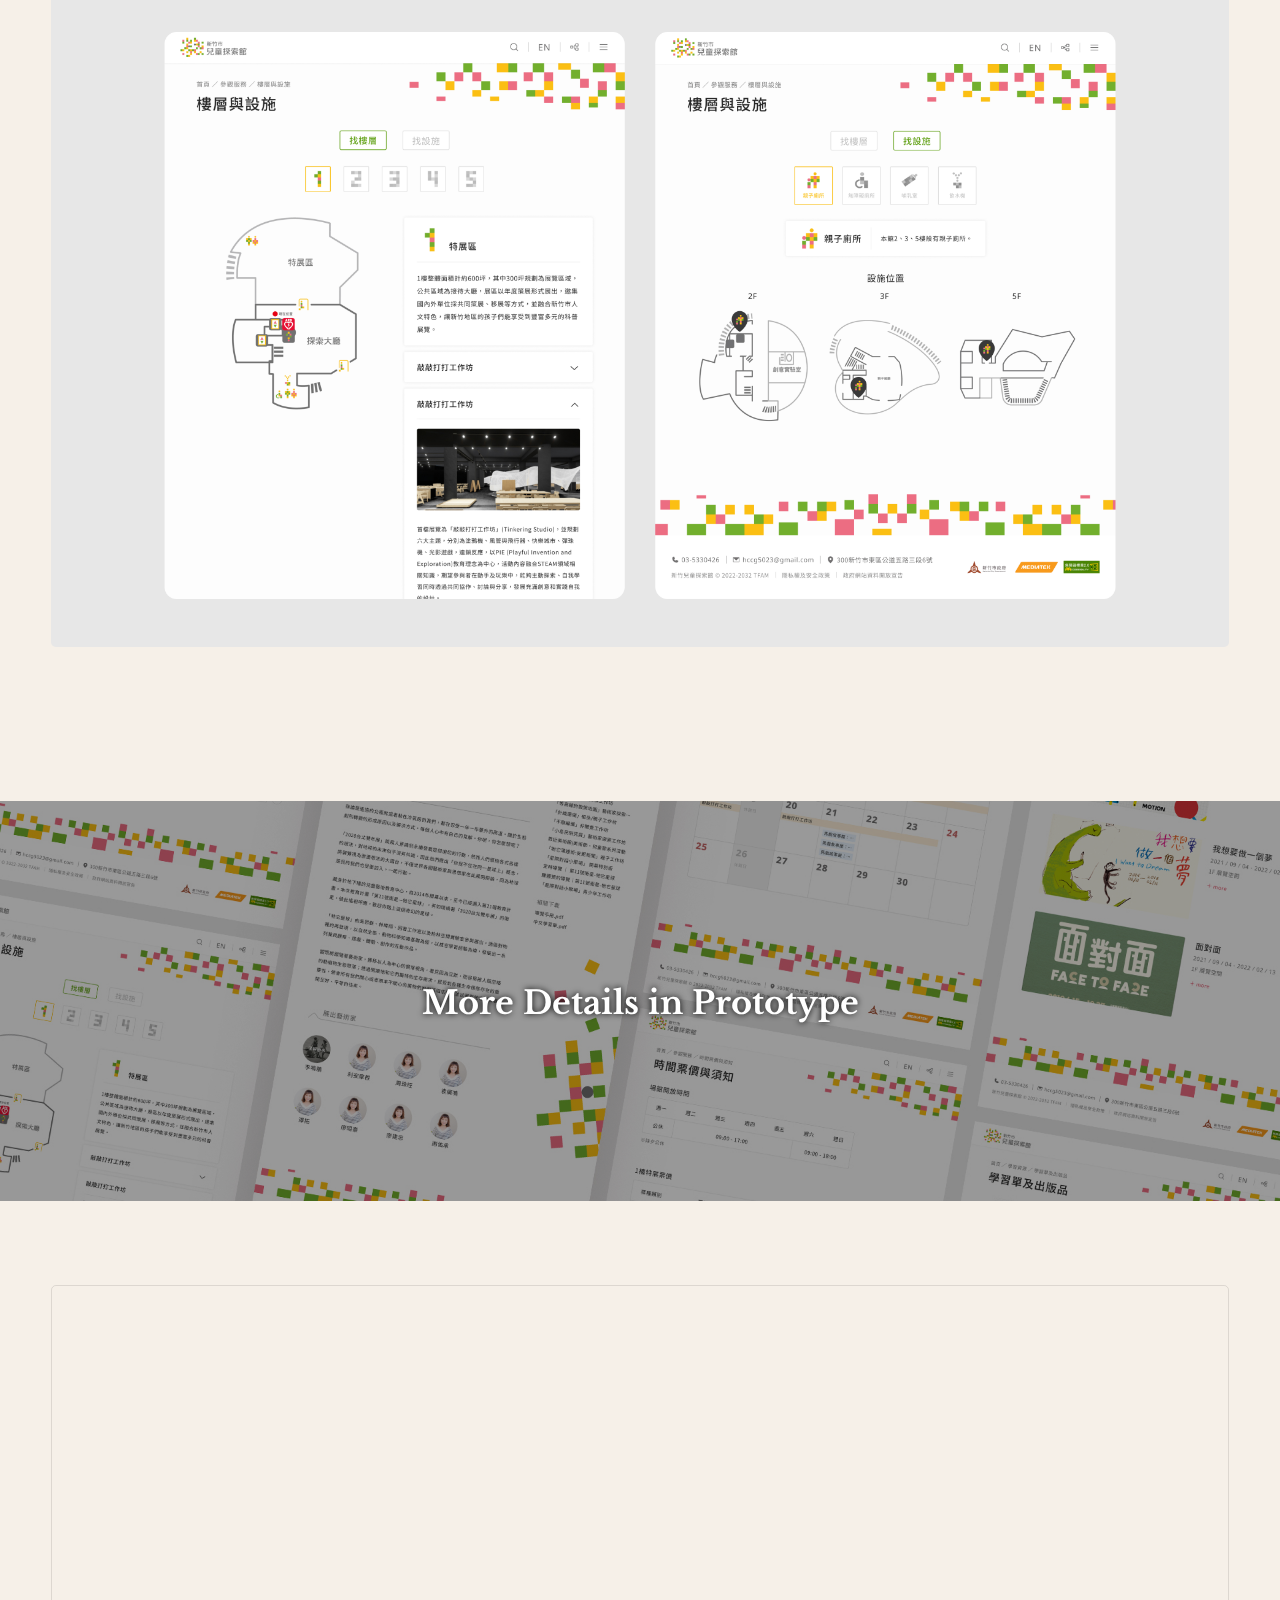
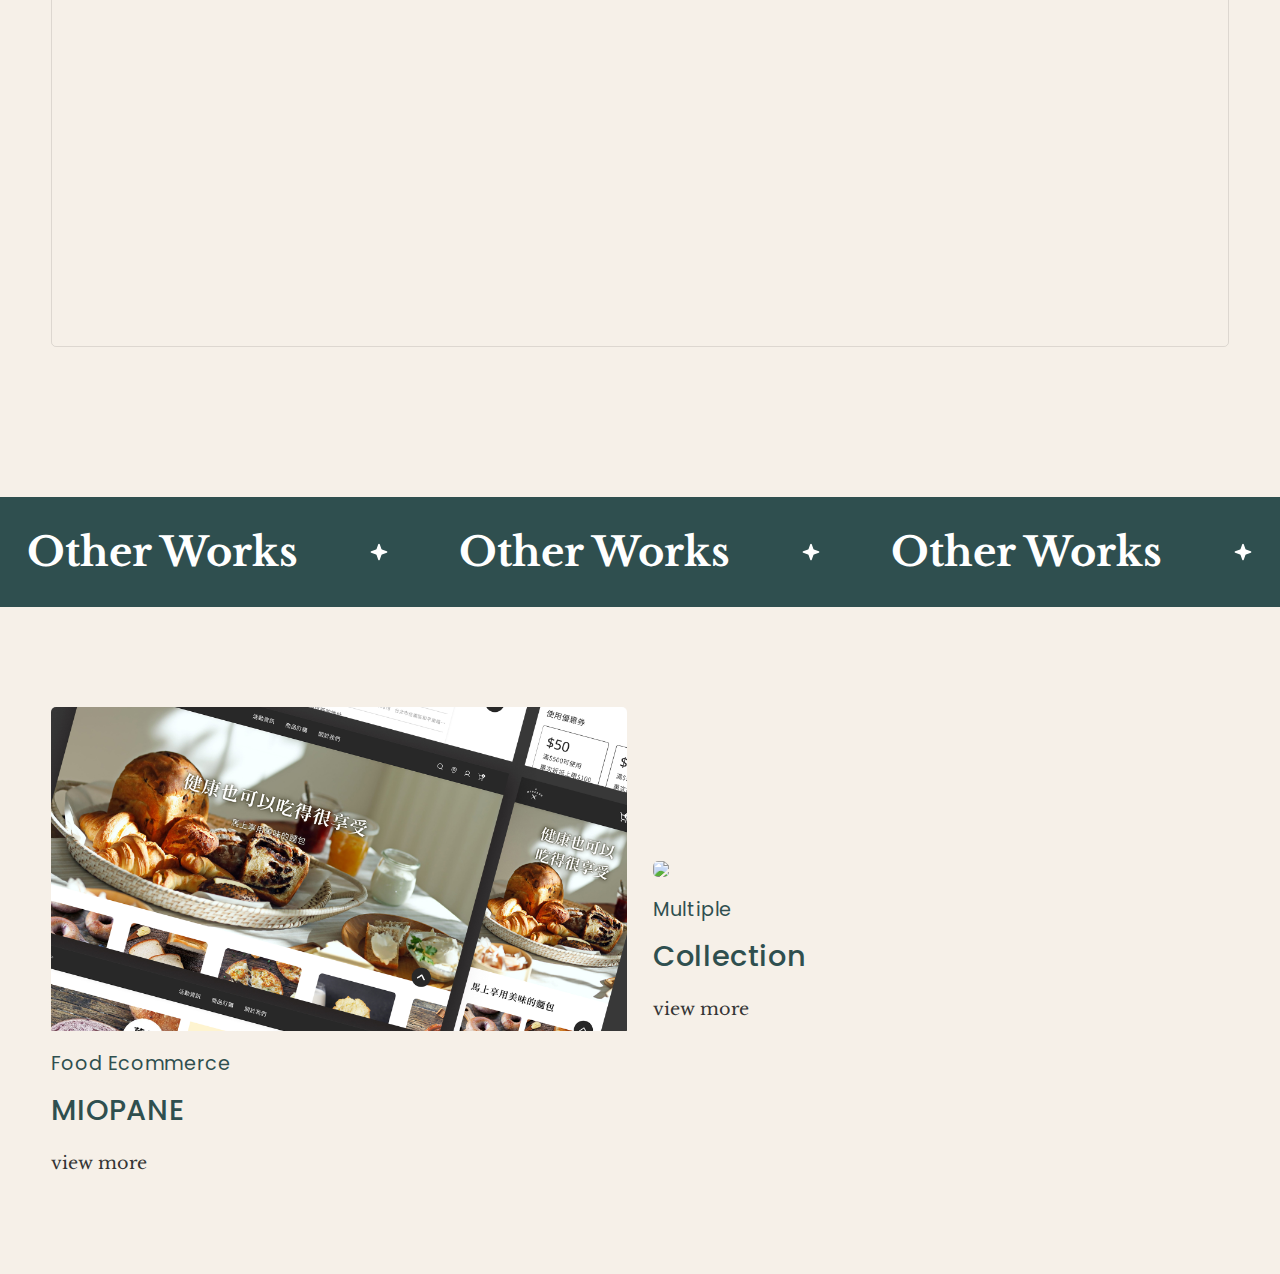
==== commit 33a9e1fc: "viewmore bug 及 兒探頁面修正" ====
--- a/html/children.html
+++ b/html/children.html
@@ -138,12 +138,10 @@
                 <h3>More Details in Prototype</h3>
             </div>
         </div>
-        
-
-        <div class="two_iframe">
-            <iframe class="figma_box" style="border: 1px solid rgba(0, 0, 0, 0.1);" width="800" height="450"
-                src="https://www.figma.com/embed?embed_host=share&url=https%3A%2F%2Fwww.figma.com%2Fproto%2FR6iX3GTbxPI5BWns1mvZXq%2F%25E6%2596%25B0%25E7%25AB%25B9%25E5%25B8%2582%25E5%2585%2592%25E7%25AB%25A5%25E6%258E%25A2%25E7%25B4%25A2%25E9%25A4%25A8%3Fpage-id%3D0%253A1%26node-id%3D184%253A6920%26viewport%3D-3275%252C-996%252C0.66%26scaling%3Dscale-down-width%26starting-point-node-id%3D184%253A6920"></iframe>
-            <iframe class="figma_box" style="border: 1px solid rgba(0, 0, 0, 0.1);" width="800" height="450"
+
+
+        <div>
+            <iframe class="book_box" style="border: 1px solid rgba(0, 0, 0, 0.1);" width="800" height="450"
                 src="https://www.figma.com/embed?embed_host=share&url=https%3A%2F%2Fwww.figma.com%2Fproto%2FR6iX3GTbxPI5BWns1mvZXq%2F%25E6%2596%25B0%25E7%25AB%25B9%25E5%25B8%2582%25E5%2585%2592%25E7%25AB%25A5%25E6%258E%25A2%25E7%25B4%25A2%25E9%25A4%25A8%3Fpage-id%3D0%253A20%26node-id%3D155%253A8745%26viewport%3D-406%252C204%252C0.13%26scaling%3Dscale-down-width%26starting-point-node-id%3D155%253A8745"></iframe>
         </div>
     </div>
@@ -206,7 +204,7 @@
             <div class="work_card_infor">
                 <h6>Food Ecommerce</h6>
                 <h4>MIOPANE</h4>
-                <a href="./news.html"><span>view more</span></a>
+                <a href="./miopane.html"><span>view more</span></a>
             </div>
         </div>
 
@@ -219,8 +217,8 @@
 
             <div class="work_card_infor">
                 <h6>Multiple</h6>
-                <h4>UI 圖版集</h4>
-                <a href="./children.html"><span>view more</span></a>
+                <h4>Collection</h4>
+                <a href="./collection.html"><span>view more</span></a>
             </div>
         </div>
 
